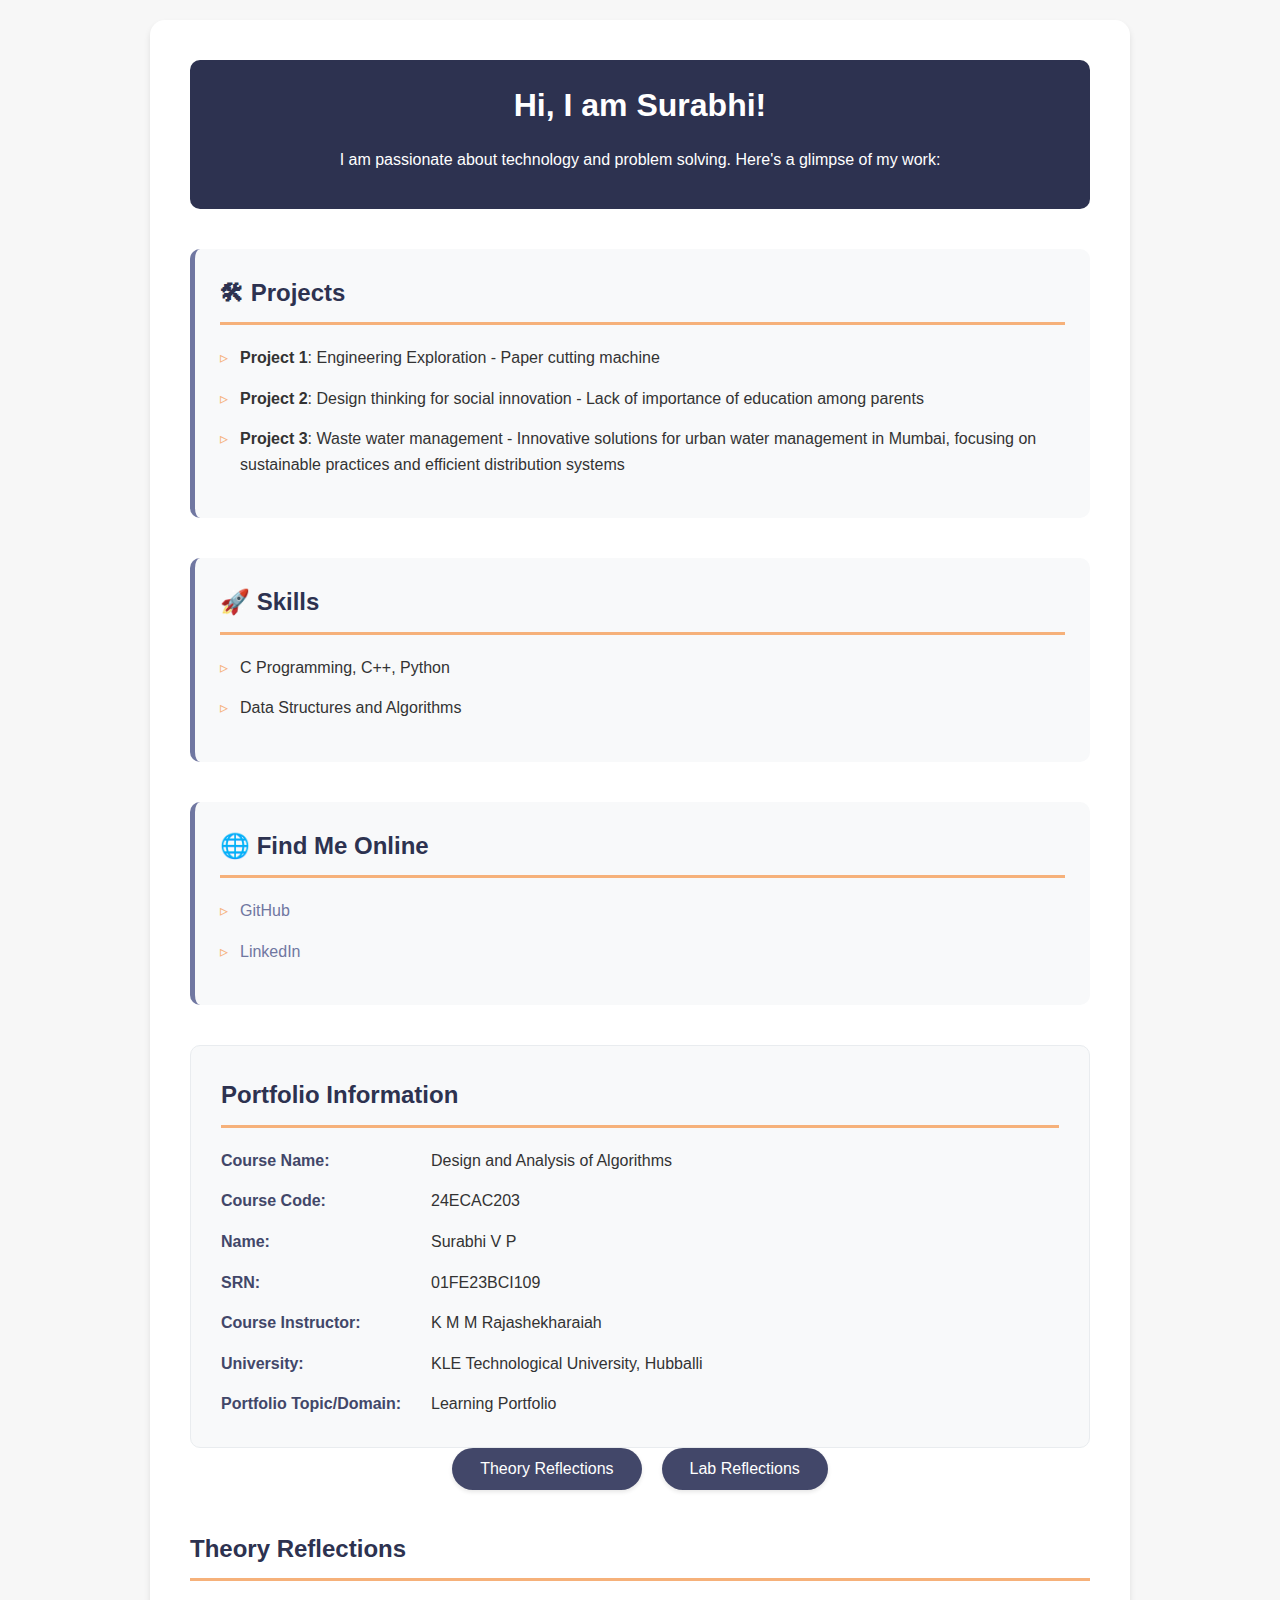
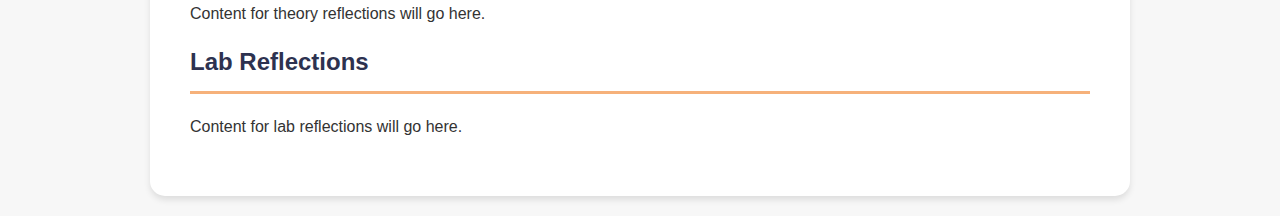
==== index.html @ 1358bd6c "Update index.html" ====
<!DOCTYPE html>
<html lang="en">
<head>
    <meta charset="UTF-8">
    <meta name="viewport" content="width=device-width, initial-scale=1.0">
    <title>Surabhi's Learning Portfolio</title>
    <link rel="stylesheet" href="style.css">
</head>
<body>
    <div class="container">
        <div class="intro">
            <h3>Hi, I am Surabhi!</h3>
            <p>I am passionate about technology and problem solving. Here's a glimpse of my work:</p>
        </div>

        <div class="portfolio-section">
            <div class="section projects">
                <h2>🛠 Projects</h2>
                <ul>
                    <li><strong>Project 1</strong>: Engineering Exploration - Paper cutting machine</li>
                    <li><strong>Project 2</strong>: Design thinking for social innovation - Lack of importance of education among parents</li>
                    <li><strong>Project 3</strong>: Waste water management - Innovative solutions for urban water management in Mumbai, focusing on sustainable practices and efficient distribution systems</li>
                </ul>
            </div>

            <div class="section skills">
                <h2>🚀 Skills</h2>
                <ul>
                    <li>C Programming, C++, Python</li>
                    <li>Data Structures and Algorithms</li>
                </ul>
            </div>

            <div class="section social-links">
                <h2>🌐 Find Me Online</h2>
                <ul>
                    <li><a href="https://github.com/Surabhi1810" target="_blank">GitHub</a></li>
                    <li><a href="https://www.linkedin.com/in/surabhi-petkar-3aa855343/" target="_blank">LinkedIn</a></li>
                </ul>
            </div>

            <div class="course-info">
                <h2>Portfolio Information</h2>
                <div class="info-grid">
                    <div class="info-item">
                        <span class="label">Course Name:</span>
                        <span class="value">Design and Analysis of Algorithms</span>
                    </div>
                    <div class="info-item">
                        <span class="label">Course Code:</span>
                        <span class="value">24ECAC203</span>
                    </div>
                    <div class="info-item">
                        <span class="label">Name:</span>
                        <span class="value">Surabhi V P</span>
                    </div>
                    <div class="info-item">
                        <span class="label">SRN:</span>
                        <span class="value">01FE23BCI109</span>
                    </div>
                    <div class="info-item">
                        <span class="label">Course Instructor:</span>
                        <span class="value">K M M Rajashekharaiah</span>
                    </div>
                    <div class="info-item">
                        <span class="label">University:</span>
                        <span class="value">KLE Technological University, Hubballi</span>
                    </div>
                    <div class="info-item">
                        <span class="label">Portfolio Topic/Domain:</span>
                        <span class="value">Learning Portfolio</span>
                    </div>
                </div>
            </div>
        </div>

        <div class="nav-buttons">
            <button class="nav-button" onclick="showSection('theory')">Theory Reflections</button>
            <button class="nav-button" onclick="showSection('lab')">Lab Reflections</button>
        </div>

        <div id="theory" class="reflection-content">
            <h2>Theory Reflections</h2>
            <p>Content for theory reflections will go here.</p>
        </div>

        <div id="lab" class="reflection-content">
            <h2>Lab Reflections</h2>
            <p>Content for lab reflections will go here.</p>
        </div>
    </div>

    <script>
        function showSection(sectionId) {
            document.querySelectorAll('.reflection-content').forEach(section => {
                section.classList.remove('active');
            });
            document.getElementById(sectionId).classList.add('active');
        }
    </script>
</body>
</html>
---- style.css ----
:root {
    --primary-color: #2D3250;
    --secondary-color: #424769;
    --accent-color: #7077A1;
    --light-accent: #F6B17A;
    --text-color: #333;
    --background-color: #f7f7f7;
    --card-background: #ffffff;
}

body {
    font-family: 'Segoe UI', Tahoma, Geneva, Verdana, sans-serif;
    line-height: 1.6;
    margin: 0;
    padding: 20px;
    background-color: var(--background-color);
    color: var(--text-color);
}

.container {
    max-width: 900px;
    margin: 0 auto;
    background-color: var(--card-background);
    padding: 40px;
    border-radius: 15px;
    box-shadow: 0 4px 6px rgba(0, 0, 0, 0.1);
}

.intro {
    text-align: center;
    margin-bottom: 40px;
    padding: 20px;
    background-color: var(--primary-color);
    color: white;
    border-radius: 10px;
}

.intro h3 {
    margin: 0;
    font-size: 2em;
    margin-bottom: 10px;
}

.nav-buttons {
    display: flex;
    justify-content: center;
    gap: 20px;
    margin-bottom: 40px;
    flex-wrap: wrap;
}

.nav-button {
    padding: 12px 28px;
    background-color: var(--secondary-color);
    color: white;
    border: none;
    border-radius: 25px;
    cursor: pointer;
    transition: all 0.3s ease;
    font-size: 16px;
    font-weight: 500;
    box-shadow: 0 2px 4px rgba(0, 0, 0, 0.1);
}

.nav-button:hover {
    background-color: var(--accent-color);
    transform: translateY(-2px);
    box-shadow: 0 4px 8px rgba(0, 0, 0, 0.2);
}

.section {
    margin-bottom: 40px;
    padding: 25px;
    background-color: #f8f9fa;
    border-radius: 10px;
    border-left: 5px solid var(--accent-color);
}

.portfolio-content {
    display: none;
    animation: fadeIn 0.5s ease-in-out;
}

.portfolio-content.active {
    display: block;
}

h2 {
    color: var(--primary-color);
    border-bottom: 3px solid var(--light-accent);
    padding-bottom: 10px;
    margin-top: 0;
}

.social-links a {
    color: var(--accent-color);
    text-decoration: none;
    transition: color 0.3s ease;
}

.social-links a:hover {
    color: var(--light-accent);
}

.course-info {
    background-color: #f8f9fa;
    padding: 30px;
    border-radius: 10px;
    margin-top: 30px;
    border: 1px solid #e9ecef;
}

.info-grid {
    display: grid;
    gap: 15px;
    margin-top: 20px;
}

.info-item {
    display: grid;
    grid-template-columns: 200px 1fr;
    gap: 10px;
    align-items: center;
}

.label {
    font-weight: bold;
    color: var(--secondary-color);
}

.value {
    color: var(--text-color);
}

ul {
    list-style-type: none;
    padding-left: 0;
}

li {
    margin-bottom: 15px;
    padding-left: 20px;
    position: relative;
}

li:before {
    content: "▹";
    color: var(--light-accent);
    position: absolute;
    left: 0;
}

@keyframes fadeIn {
    from {
        opacity: 0;
        transform: translateY(20px);
    }
    to {
        opacity: 1;
        transform: translateY(0);
    }
}

@media (max-width: 768px) {
    .container {
        padding: 20px;
    }

    .info-item {
        grid-template-columns: 1fr;
    }

    .nav-button {
        width: 100%;
    }
}
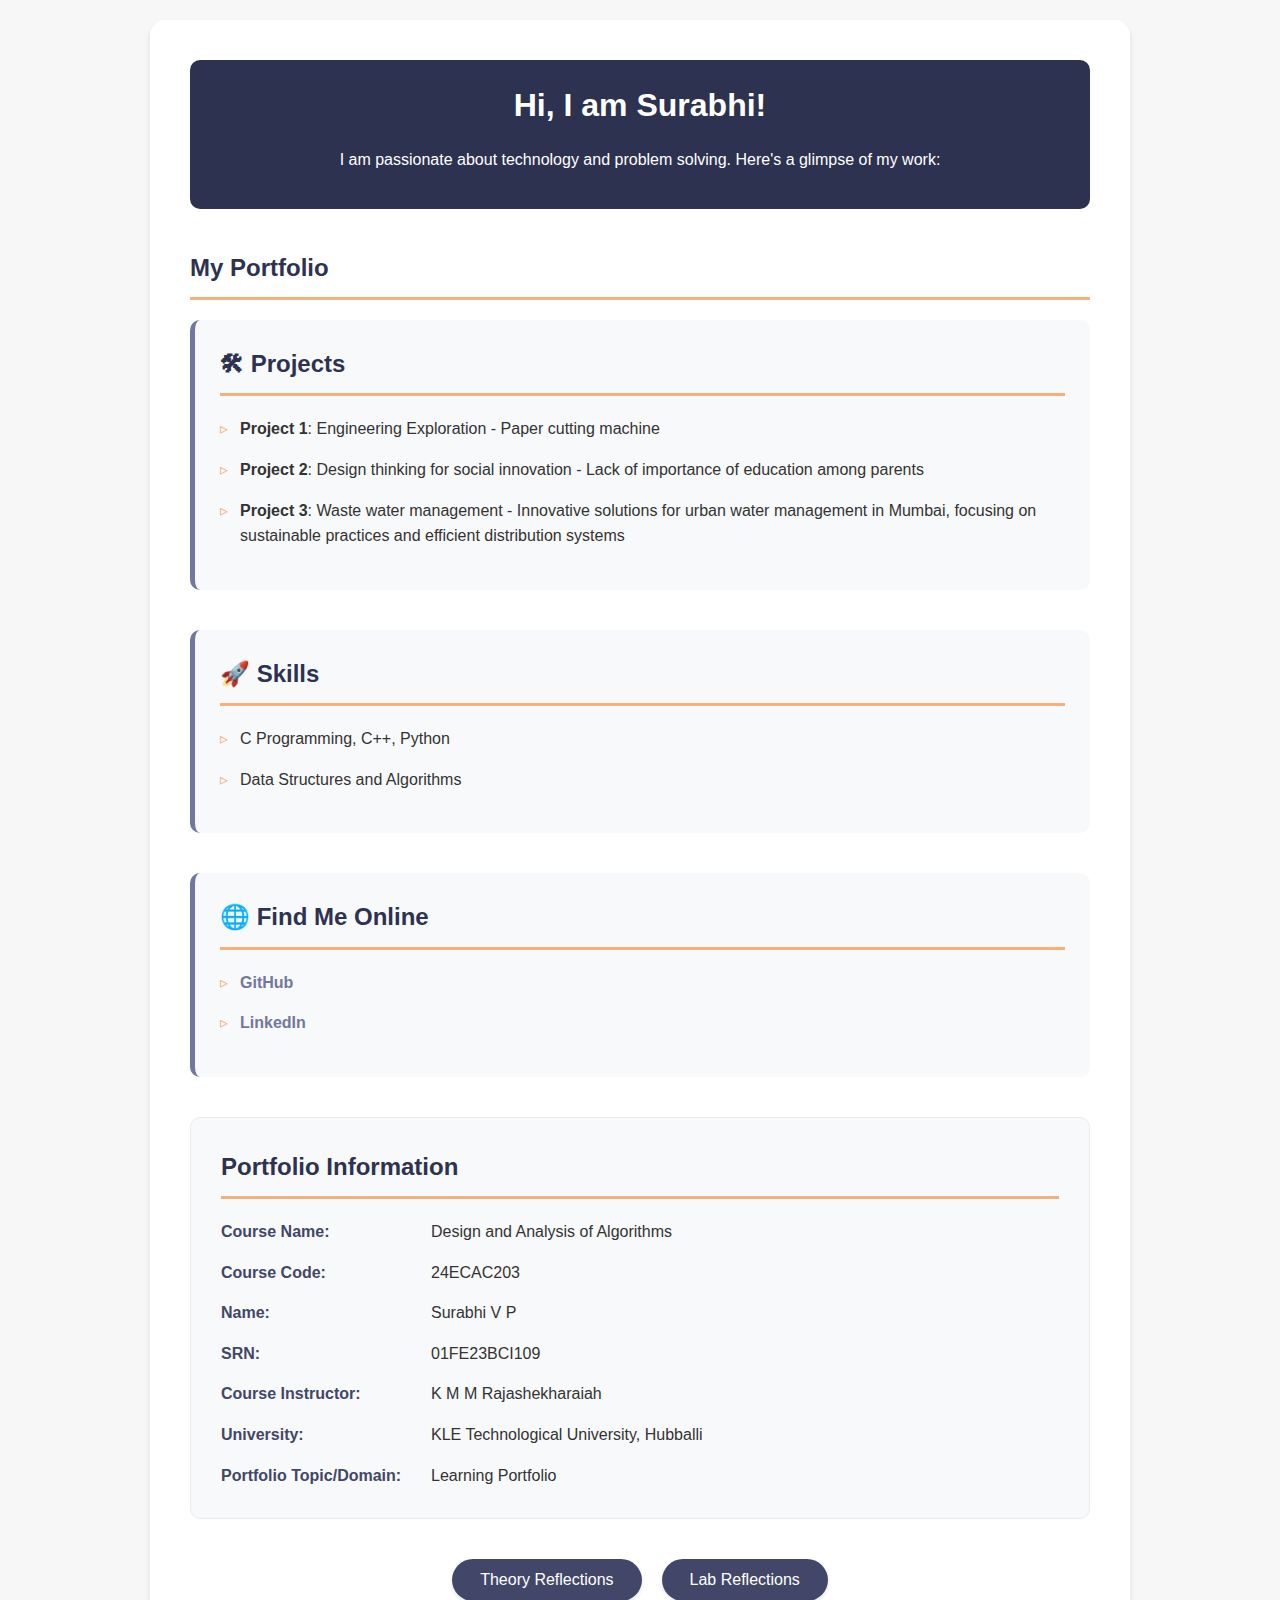
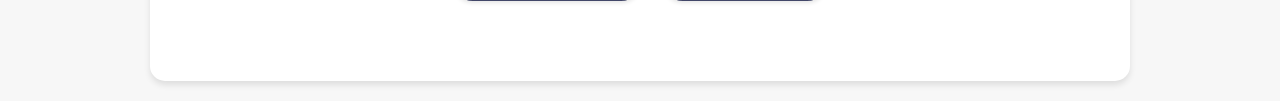
==== commit 228eac06: "Update index.html" ====
--- a/index.html
+++ b/index.html
@@ -14,6 +14,7 @@
         </div>
 
         <div class="portfolio-section">
+            <h2 class="portfolio-title">My Portfolio</h2>
             <div class="section projects">
                 <h2>🛠 Projects</h2>
                 <ul>
@@ -80,12 +81,10 @@
         </div>
 
         <div id="theory" class="reflection-content">
-            <h2>Theory Reflections</h2>
             <p>Content for theory reflections will go here.</p>
         </div>
 
         <div id="lab" class="reflection-content">
-            <h2>Lab Reflections</h2>
             <p>Content for lab reflections will go here.</p>
         </div>
     </div>
--- a/style.css
+++ b/style.css
@@ -45,7 +45,7 @@
     display: flex;
     justify-content: center;
     gap: 20px;
-    margin-bottom: 40px;
+    margin: 40px 0;
     flex-wrap: wrap;
 }
 
@@ -76,12 +76,12 @@
     border-left: 5px solid var(--accent-color);
 }
 
-.portfolio-content {
+.reflection-content {
     display: none;
     animation: fadeIn 0.5s ease-in-out;
 }
 
-.portfolio-content.active {
+.reflection-content.active {
     display: block;
 }
 
@@ -96,6 +96,7 @@
     color: var(--accent-color);
     text-decoration: none;
     transition: color 0.3s ease;
+    font-weight: bold;
 }
 
 .social-links a:hover {
@@ -174,3 +175,4 @@
         width: 100%;
     }
 }
+
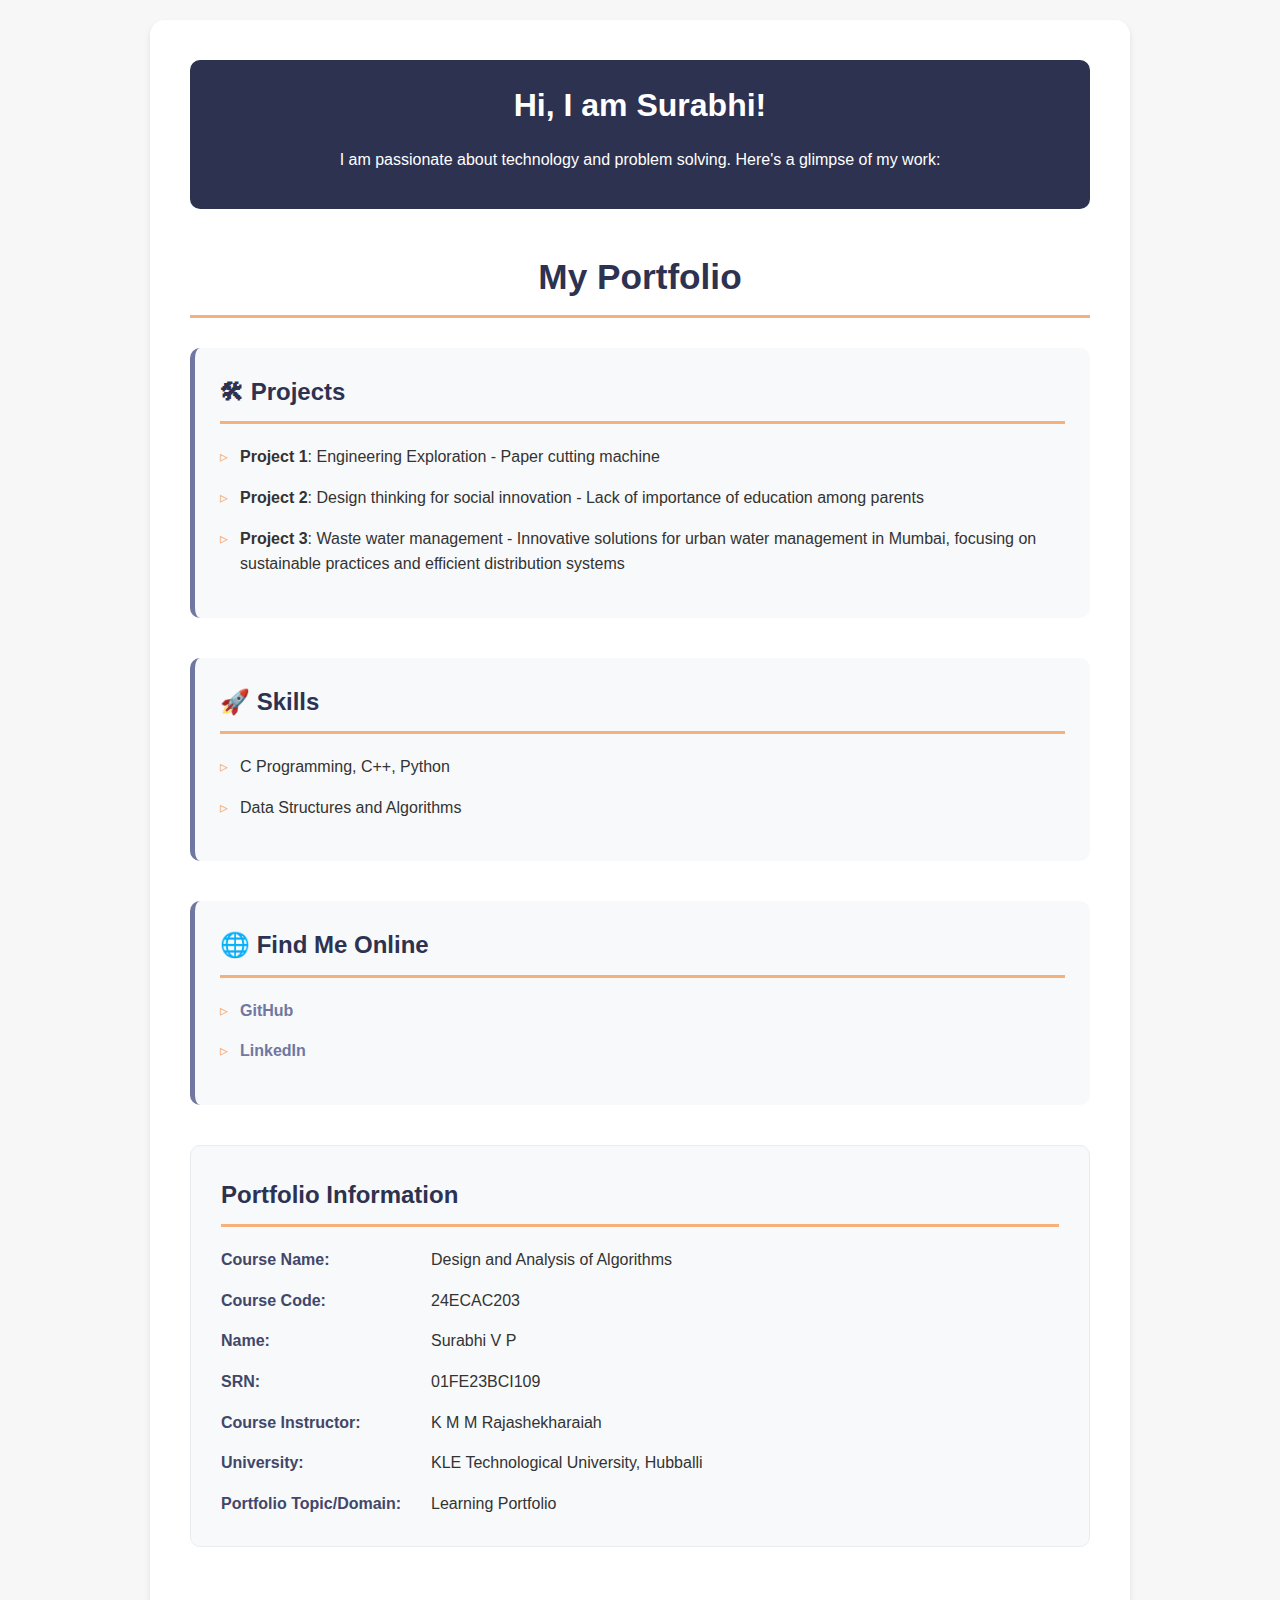
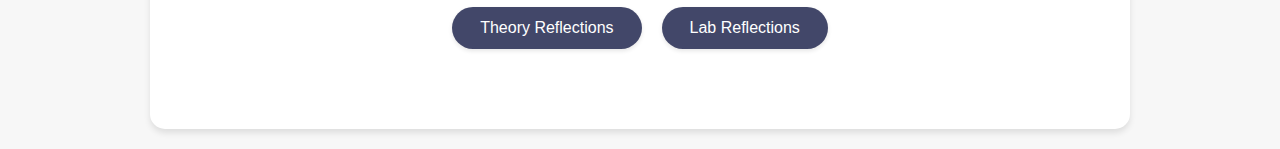
==== commit bacec7c2: "Update index.html" ====
--- a/index.html
+++ b/index.html
@@ -81,11 +81,26 @@
         </div>
 
         <div id="theory" class="reflection-content">
-            <p>Content for theory reflections will go here.</p>
+            <h2>Theory Reflections</h2>
+            <!-- Theory content from your PDF -->
+            <h3>Course Overview</h3>
+            <p>This course dives deeply into the world of data structures and algorithms, emphasizing their creation, evaluation, and real-world applications in computational and engineering tasks. It integrates principles of mathematics, engineering, and advanced computer science techniques to equip students with the skills needed to analyze and solve a variety of computational problems.</p>
+
+            <h3>What is the Course About?</h3>
+            <p>The curriculum focuses on understanding the fundamental philosophies behind designing efficient algorithms and data structures. Topics include performance analysis methods, computational complexity, and strategies such as recursion, iteration, and backtracking. The course covers a wide array of data structures such as trees, graphs, heaps, and tries, as well as advanced algorithms for sorting, searching, shortest paths, and more.</p>
+
+            <!-- Continue with all theory content... -->
+            [Rest of the theory content from your PDF]
         </div>
 
         <div id="lab" class="reflection-content">
-            <p>Content for lab reflections will go here.</p>
+            <h2>Lab Reflections</h2>
+            <!-- Lab content from your PDF -->
+            <h3>Key Concepts / Things Learned in This Course</h3>
+            <h4>Time Complexity Analysis</h4>
+            <h5>Task 1</h5>
+            <!-- Continue with all lab content... -->
+            [Rest of the lab content from your PDF]
         </div>
     </div>
 
@@ -95,6 +110,14 @@
                 section.classList.remove('active');
             });
             document.getElementById(sectionId).classList.add('active');
+            
+            // Update button states
+            document.querySelectorAll('.nav-button').forEach(button => {
+                button.classList.remove('active');
+                if (button.textContent.toLowerCase().includes(sectionId)) {
+                    button.classList.add('active');
+                }
+            });
         }
     </script>
 </body>
--- a/style.css
+++ b/style.css
@@ -41,11 +41,19 @@
     margin-bottom: 10px;
 }
 
+.portfolio-title {
+    text-align: center;
+    margin-bottom: 30px;
+    font-size: 2.2em;
+    color: var(--primary-color);
+}
+
 .nav-buttons {
     display: flex;
     justify-content: center;
     gap: 20px;
-    margin: 40px 0;
+    margin-top: 60px;
+    margin-bottom: 40px;
     flex-wrap: wrap;
 }
 
@@ -79,6 +87,10 @@
 .reflection-content {
     display: none;
     animation: fadeIn 0.5s ease-in-out;
+    padding: 20px;
+    background-color: #f8f9fa;
+    border-radius: 10px;
+    margin-top: 20px;
 }
 
 .reflection-content.active {
@@ -175,4 +187,3 @@
         width: 100%;
     }
 }
-
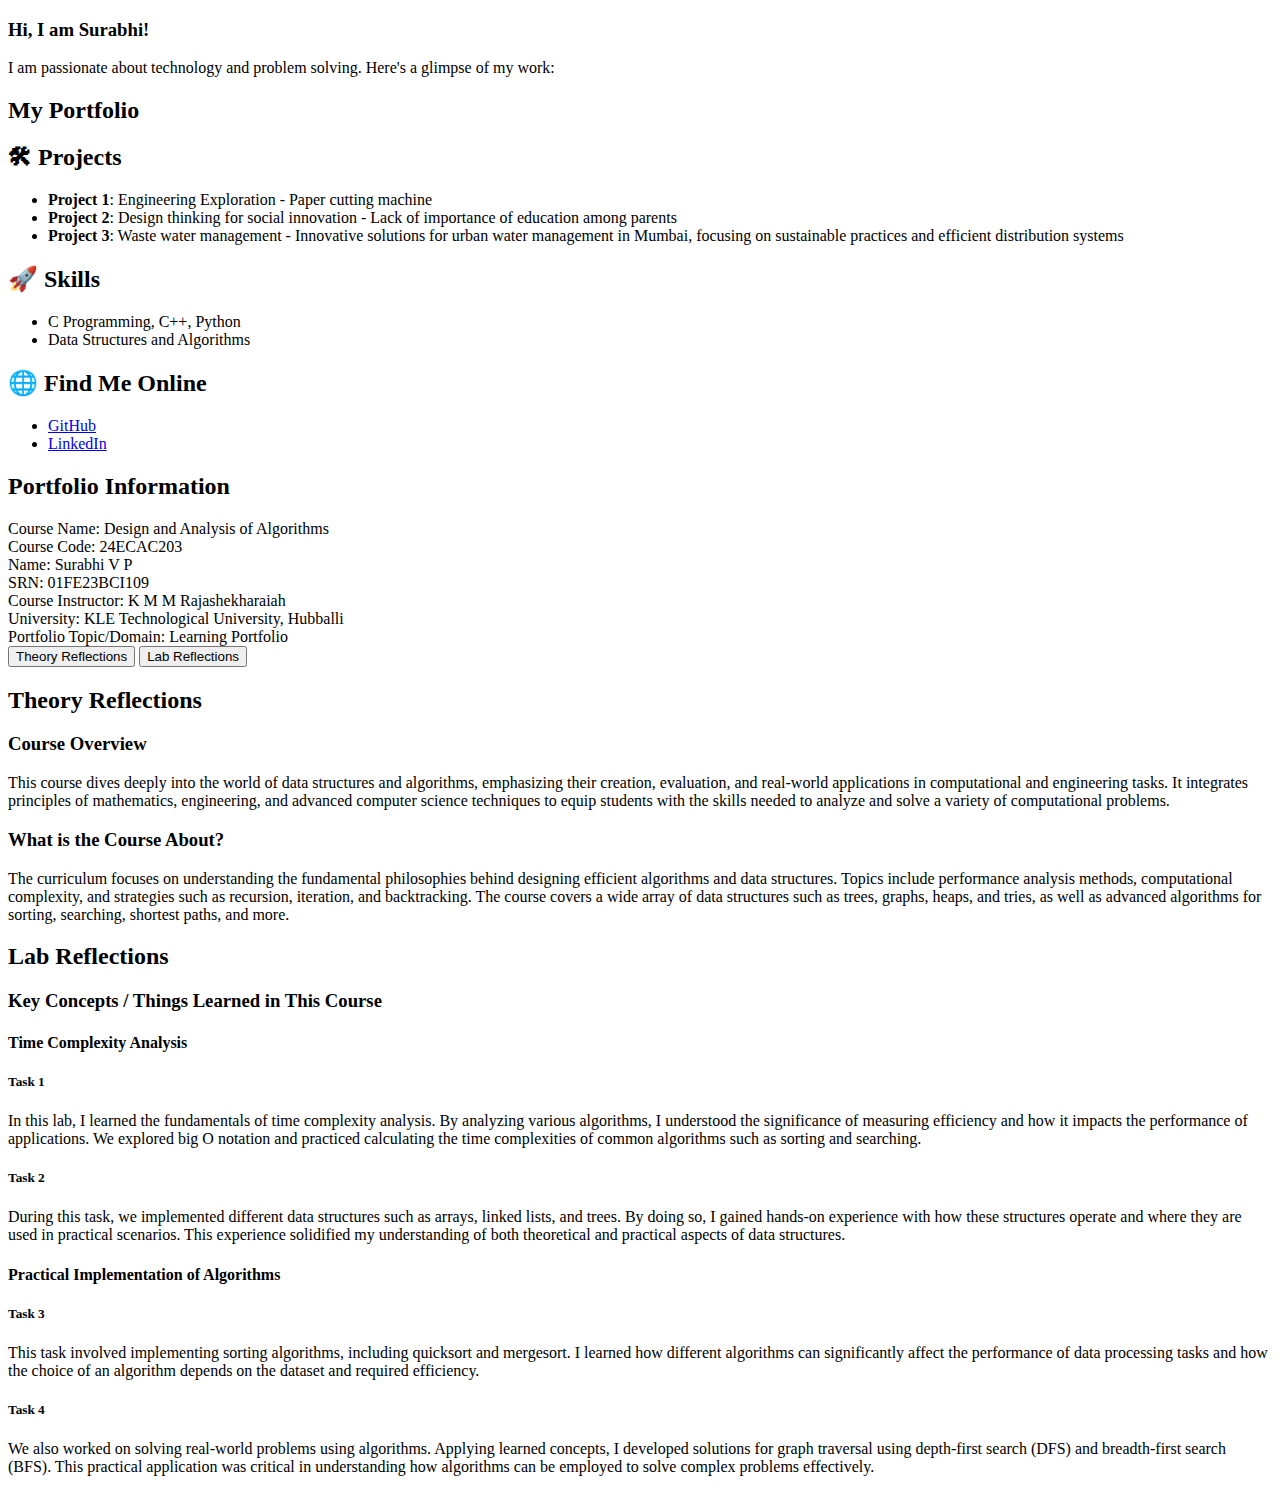
==== commit 076cf353: "Update index.html" ====
--- a/index.html
+++ b/index.html
@@ -1,124 +1,128 @@
-<!DOCTYPE html>
-<html lang="en">
-<head>
-    <meta charset="UTF-8">
-    <meta name="viewport" content="width=device-width, initial-scale=1.0">
-    <title>Surabhi's Learning Portfolio</title>
-    <link rel="stylesheet" href="style.css">
-</head>
-<body>
-    <div class="container">
-        <div class="intro">
-            <h3>Hi, I am Surabhi!</h3>
-            <p>I am passionate about technology and problem solving. Here's a glimpse of my work:</p>
-        </div>
+<!DOCTYPE html>  
+<html lang="en">  
+<head>  
+    <meta charset="UTF-8">  
+    <meta name="viewport" content="width=device-width, initial-scale=1.0">  
+    <link rel="stylesheet" href="styles.css">  
+    <title>Surabhi's Portfolio</title>  
+</head>  
+<body>  
+    <div class="container">  
+        <div class="intro">  
+            <h3>Hi, I am Surabhi!</h3>  
+            <p>I am passionate about technology and problem solving. Here's a glimpse of my work:</p>  
+        </div>  
 
-        <div class="portfolio-section">
-            <h2 class="portfolio-title">My Portfolio</h2>
-            <div class="section projects">
-                <h2>🛠 Projects</h2>
-                <ul>
-                    <li><strong>Project 1</strong>: Engineering Exploration - Paper cutting machine</li>
-                    <li><strong>Project 2</strong>: Design thinking for social innovation - Lack of importance of education among parents</li>
-                    <li><strong>Project 3</strong>: Waste water management - Innovative solutions for urban water management in Mumbai, focusing on sustainable practices and efficient distribution systems</li>
-                </ul>
-            </div>
+        <div class="portfolio-section">  
+            <h2 class="portfolio-title">My Portfolio</h2>  
+            <div class="section projects">  
+                <h2>🛠 Projects</h2>  
+                <ul>  
+                    <li><strong>Project 1</strong>: Engineering Exploration - Paper cutting machine</li>  
+                    <li><strong>Project 2</strong>: Design thinking for social innovation - Lack of importance of education among parents</li>  
+                    <li><strong>Project 3</strong>: Waste water management - Innovative solutions for urban water management in Mumbai, focusing on sustainable practices and efficient distribution systems</li>  
+                </ul>  
+            </div>  
 
-            <div class="section skills">
-                <h2>🚀 Skills</h2>
-                <ul>
-                    <li>C Programming, C++, Python</li>
-                    <li>Data Structures and Algorithms</li>
-                </ul>
-            </div>
+            <div class="section skills">  
+                <h2>🚀 Skills</h2>  
+                <ul>  
+                    <li>C Programming, C++, Python</li>  
+                    <li>Data Structures and Algorithms</li>  
+                </ul>  
+            </div>  
 
-            <div class="section social-links">
-                <h2>🌐 Find Me Online</h2>
-                <ul>
-                    <li><a href="https://github.com/Surabhi1810" target="_blank">GitHub</a></li>
-                    <li><a href="https://www.linkedin.com/in/surabhi-petkar-3aa855343/" target="_blank">LinkedIn</a></li>
-                </ul>
-            </div>
+            <div class="section social-links">  
+                <h2>🌐 Find Me Online</h2>  
+                <ul>  
+                    <li><a href="https://github.com/Surabhi1810" target="_blank">GitHub</a></li>  
+                    <li><a href="https://www.linkedin.com/in/surabhi-petkar-3aa855343/" target="_blank">LinkedIn</a></li>  
+                </ul>  
+            </div>  
 
-            <div class="course-info">
-                <h2>Portfolio Information</h2>
-                <div class="info-grid">
-                    <div class="info-item">
-                        <span class="label">Course Name:</span>
-                        <span class="value">Design and Analysis of Algorithms</span>
-                    </div>
-                    <div class="info-item">
-                        <span class="label">Course Code:</span>
-                        <span class="value">24ECAC203</span>
-                    </div>
-                    <div class="info-item">
-                        <span class="label">Name:</span>
-                        <span class="value">Surabhi V P</span>
-                    </div>
-                    <div class="info-item">
-                        <span class="label">SRN:</span>
-                        <span class="value">01FE23BCI109</span>
-                    </div>
-                    <div class="info-item">
-                        <span class="label">Course Instructor:</span>
-                        <span class="value">K M M Rajashekharaiah</span>
-                    </div>
-                    <div class="info-item">
-                        <span class="label">University:</span>
-                        <span class="value">KLE Technological University, Hubballi</span>
-                    </div>
-                    <div class="info-item">
-                        <span class="label">Portfolio Topic/Domain:</span>
-                        <span class="value">Learning Portfolio</span>
-                    </div>
-                </div>
-            </div>
-        </div>
+            <div class="course-info">  
+                <h2>Portfolio Information</h2>  
+                <div class="info-grid">  
+                    <div class="info-item">  
+                        <span class="label">Course Name:</span>  
+                        <span class="value">Design and Analysis of Algorithms</span>  
+                    </div>  
+                    <div class="info-item">  
+                        <span class="label">Course Code:</span>  
+                        <span class="value">24ECAC203</span>  
+                    </div>  
+                    <div class="info-item">  
+                        <span class="label">Name:</span>  
+                        <span class="value">Surabhi V P</span>  
+                    </div>  
+                    <div class="info-item">  
+                        <span class="label">SRN:</span>  
+                        <span class="value">01FE23BCI109</span>  
+                    </div>  
+                    <div class="info-item">  
+                        <span class="label">Course Instructor:</span>  
+                        <span class="value">K M M Rajashekharaiah</span>  
+                    </div>  
+                    <div class="info-item">  
+                        <span class="label">University:</span>  
+                        <span class="value">KLE Technological University, Hubballi</span>  
+                    </div>  
+                    <div class="info-item">  
+                        <span class="label">Portfolio Topic/Domain:</span>  
+                        <span class="value">Learning Portfolio</span>  
+                    </div>  
+                </div>  
+            </div>  
+        </div>  
 
-        <div class="nav-buttons">
-            <button class="nav-button" onclick="showSection('theory')">Theory Reflections</button>
-            <button class="nav-button" onclick="showSection('lab')">Lab Reflections</button>
-        </div>
+        <div class="nav-buttons">  
+            <button class="nav-button" onclick="showSection('theory')">Theory Reflections</button>  
+            <button class="nav-button" onclick="showSection('lab')">Lab Reflections</button>  
+        </div>  
 
-        <div id="theory" class="reflection-content">
-            <h2>Theory Reflections</h2>
-            <!-- Theory content from your PDF -->
-            <h3>Course Overview</h3>
-            <p>This course dives deeply into the world of data structures and algorithms, emphasizing their creation, evaluation, and real-world applications in computational and engineering tasks. It integrates principles of mathematics, engineering, and advanced computer science techniques to equip students with the skills needed to analyze and solve a variety of computational problems.</p>
+        <div id="theory" class="reflection-content active">  
+            <h2>Theory Reflections</h2>  
+            <h3>Course Overview</h3>  
+            <p>This course dives deeply into the world of data structures and algorithms, emphasizing their creation, evaluation, and real-world applications in computational and engineering tasks. It integrates principles of mathematics, engineering, and advanced computer science techniques to equip students with the skills needed to analyze and solve a variety of computational problems.</p>  
 
-            <h3>What is the Course About?</h3>
-            <p>The curriculum focuses on understanding the fundamental philosophies behind designing efficient algorithms and data structures. Topics include performance analysis methods, computational complexity, and strategies such as recursion, iteration, and backtracking. The course covers a wide array of data structures such as trees, graphs, heaps, and tries, as well as advanced algorithms for sorting, searching, shortest paths, and more.</p>
+            <h3>What is the Course About?</h3>  
+            <p>The curriculum focuses on understanding the fundamental philosophies behind designing efficient algorithms and data structures. Topics include performance analysis methods, computational complexity, and strategies such as recursion, iteration, and backtracking. The course covers a wide array of data structures such as trees, graphs, heaps, and tries, as well as advanced algorithms for sorting, searching, shortest paths, and more.</p>  
+        </div>  
 
-            <!-- Continue with all theory content... -->
-            [Rest of the theory content from your PDF]
-        </div>
+        <div id="lab" class="reflection-content">  
+            <h2>Lab Reflections</h2>  
+            <h3>Key Concepts / Things Learned in This Course</h3>  
+            <h4>Time Complexity Analysis</h4>  
+            <h5>Task 1</h5>  
+            <p>In this lab, I learned the fundamentals of time complexity analysis. By analyzing various algorithms, I understood the significance of measuring efficiency and how it impacts the performance of applications. We explored big O notation and practiced calculating the time complexities of common algorithms such as sorting and searching.</p>  
 
-        <div id="lab" class="reflection-content">
-            <h2>Lab Reflections</h2>
-            <!-- Lab content from your PDF -->
-            <h3>Key Concepts / Things Learned in This Course</h3>
-            <h4>Time Complexity Analysis</h4>
-            <h5>Task 1</h5>
-            <!-- Continue with all lab content... -->
-            [Rest of the lab content from your PDF]
-        </div>
-    </div>
+            <h5>Task 2</h5>  
+            <p>During this task, we implemented different data structures such as arrays, linked lists, and trees. By doing so, I gained hands-on experience with how these structures operate and where they are used in practical scenarios. This experience solidified my understanding of both theoretical and practical aspects of data structures.</p>  
 
-    <script>
-        function showSection(sectionId) {
-            document.querySelectorAll('.reflection-content').forEach(section => {
-                section.classList.remove('active');
-            });
-            document.getElementById(sectionId).classList.add('active');
+            <h4>Practical Implementation of Algorithms</h4>  
+            <h5>Task 3</h5>  
+            <p>This task involved implementing sorting algorithms, including quicksort and mergesort. I learned how different algorithms can significantly affect the performance of data processing tasks and how the choice of an algorithm depends on the dataset and required efficiency.</p>  
+
+            <h5>Task 4</h5>  
+            <p>We also worked on solving real-world problems using algorithms. Applying learned concepts, I developed solutions for graph traversal using depth-first search (DFS) and breadth-first search (BFS). This practical application was critical in understanding how algorithms can be employed to solve complex problems effectively.</p>  
+        </div>  
+    </div>  
+
+    <script>  
+        function showSection(sectionId) {  
+            document.querySelectorAll('.reflection-content').forEach(section => {  
+                section.classList.remove('active');  
+            });  
+            document.getElementById(sectionId).classList.add('active');  
             
-            // Update button states
-            document.querySelectorAll('.nav-button').forEach(button => {
-                button.classList.remove('active');
-                if (button.textContent.toLowerCase().includes(sectionId)) {
-                    button.classList.add('active');
-                }
-            });
-        }
-    </script>
-</body>
+            // Update button states  
+            document.querySelectorAll('.nav-button').forEach(button => {  
+                button.classList.remove('active');  
+                if (button.textContent.toLowerCase().includes(sectionId)) {  
+                    button.classList.add('active');  
+                }  
+            });  
+        }  
+    </script>  
+</body>  
 </html>
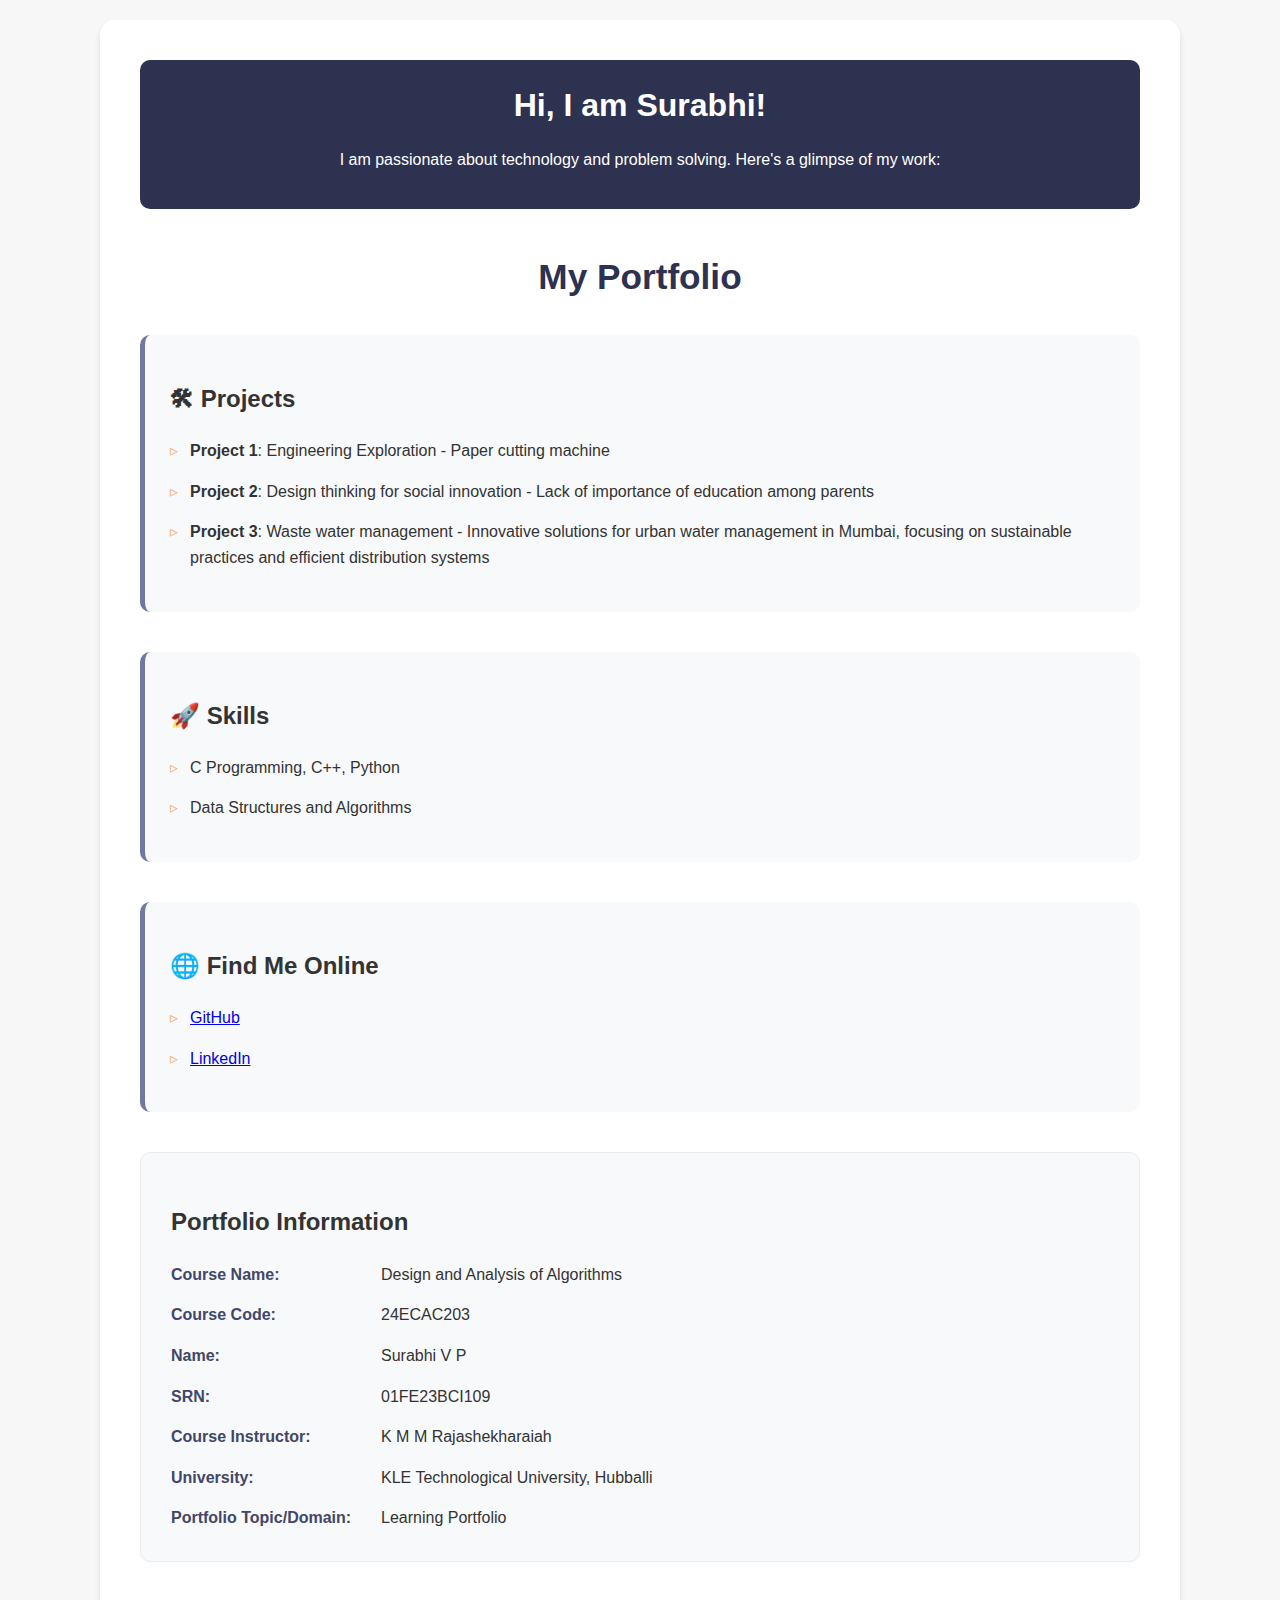
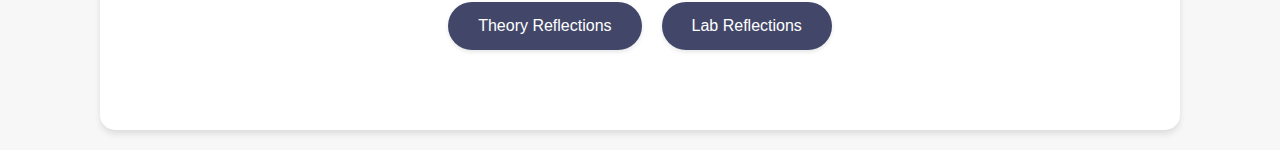
==== commit cb799807: "Update index.html" ====
--- a/index.html
+++ b/index.html
@@ -1,128 +1,101 @@
-<!DOCTYPE html>  
-<html lang="en">  
-<head>  
-    <meta charset="UTF-8">  
-    <meta name="viewport" content="width=device-width, initial-scale=1.0">  
-    <link rel="stylesheet" href="styles.css">  
-    <title>Surabhi's Portfolio</title>  
-</head>  
-<body>  
-    <div class="container">  
-        <div class="intro">  
-            <h3>Hi, I am Surabhi!</h3>  
-            <p>I am passionate about technology and problem solving. Here's a glimpse of my work:</p>  
-        </div>  
+<!DOCTYPE html>
+<html lang="en">
+<head>
+    <meta charset="UTF-8">
+    <meta name="viewport" content="width=device-width, initial-scale=1.0">
+    <title>Surabhi's Learning Portfolio</title>
+    <link rel="stylesheet" href="style.css">
+</head>
+<body>
+    <div class="container">
+        <div class="intro">
+            <h3>Hi, I am Surabhi!</h3>
+            <p>I am passionate about technology and problem solving. Here's a glimpse of my work:</p>
+        </div>
 
-        <div class="portfolio-section">  
-            <h2 class="portfolio-title">My Portfolio</h2>  
-            <div class="section projects">  
-                <h2>🛠 Projects</h2>  
-                <ul>  
-                    <li><strong>Project 1</strong>: Engineering Exploration - Paper cutting machine</li>  
-                    <li><strong>Project 2</strong>: Design thinking for social innovation - Lack of importance of education among parents</li>  
-                    <li><strong>Project 3</strong>: Waste water management - Innovative solutions for urban water management in Mumbai, focusing on sustainable practices and efficient distribution systems</li>  
-                </ul>  
-            </div>  
+        <div class="portfolio-section">
+            <h2 class="portfolio-title">My Portfolio</h2>
+            <div class="section projects">
+                <h2>🛠 Projects</h2>
+                <ul>
+                    <li><strong>Project 1</strong>: Engineering Exploration - Paper cutting machine</li>
+                    <li><strong>Project 2</strong>: Design thinking for social innovation - Lack of importance of education among parents</li>
+                    <li><strong>Project 3</strong>: Waste water management - Innovative solutions for urban water management in Mumbai, focusing on sustainable practices and efficient distribution systems</li>
+                </ul>
+            </div>
 
-            <div class="section skills">  
-                <h2>🚀 Skills</h2>  
-                <ul>  
-                    <li>C Programming, C++, Python</li>  
-                    <li>Data Structures and Algorithms</li>  
-                </ul>  
-            </div>  
+            <div class="section skills">
+                <h2>🚀 Skills</h2>
+                <ul>
+                    <li>C Programming, C++, Python</li>
+                    <li>Data Structures and Algorithms</li>
+                </ul>
+            </div>
 
-            <div class="section social-links">  
-                <h2>🌐 Find Me Online</h2>  
-                <ul>  
-                    <li><a href="https://github.com/Surabhi1810" target="_blank">GitHub</a></li>  
-                    <li><a href="https://www.linkedin.com/in/surabhi-petkar-3aa855343/" target="_blank">LinkedIn</a></li>  
-                </ul>  
-            </div>  
+            <div class="section social-links">
+                <h2>🌐 Find Me Online</h2>
+                <ul>
+                    <li><a href="https://github.com/Surabhi1810" target="_blank">GitHub</a></li>
+                    <li><a href="https://www.linkedin.com/in/surabhi-petkar-3aa855343/" target="_blank">LinkedIn</a></li>
+                </ul>
+            </div>
 
-            <div class="course-info">  
-                <h2>Portfolio Information</h2>  
-                <div class="info-grid">  
-                    <div class="info-item">  
-                        <span class="label">Course Name:</span>  
-                        <span class="value">Design and Analysis of Algorithms</span>  
-                    </div>  
-                    <div class="info-item">  
-                        <span class="label">Course Code:</span>  
-                        <span class="value">24ECAC203</span>  
-                    </div>  
-                    <div class="info-item">  
-                        <span class="label">Name:</span>  
-                        <span class="value">Surabhi V P</span>  
-                    </div>  
-                    <div class="info-item">  
-                        <span class="label">SRN:</span>  
-                        <span class="value">01FE23BCI109</span>  
-                    </div>  
-                    <div class="info-item">  
-                        <span class="label">Course Instructor:</span>  
-                        <span class="value">K M M Rajashekharaiah</span>  
-                    </div>  
-                    <div class="info-item">  
-                        <span class="label">University:</span>  
-                        <span class="value">KLE Technological University, Hubballi</span>  
-                    </div>  
-                    <div class="info-item">  
-                        <span class="label">Portfolio Topic/Domain:</span>  
-                        <span class="value">Learning Portfolio</span>  
-                    </div>  
-                </div>  
-            </div>  
-        </div>  
+            <div class="course-info">
+                <h2>Portfolio Information</h2>
+                <div class="info-grid">
+                    <div class="info-item">
+                        <span class="label">Course Name:</span>
+                        <span class="value">Design and Analysis of Algorithms</span>
+                    </div>
+                    <div class="info-item">
+                        <span class="label">Course Code:</span>
+                        <span class="value">24ECAC203</span>
+                    </div>
+                    <div class="info-item">
+                        <span class="label">Name:</span>
+                        <span class="value">Surabhi V P</span>
+                    </div>
+                    <div class="info-item">
+                        <span class="label">SRN:</span>
+                        <span class="value">01FE23BCI109</span>
+                    </div>
+                    <div class="info-item">
+                        <span class="label">Course Instructor:</span>
+                        <span class="value">K M M Rajashekharaiah</span>
+                    </div>
+                    <div class="info-item">
+                        <span class="label">University:</span>
+                        <span class="value">KLE Technological University, Hubballi</span>
+                    </div>
+                    <div class="info-item">
+                        <span class="label">Portfolio Topic/Domain:</span>
+                        <span class="value">Learning Portfolio</span>
+                    </div>
+                </div>
+            </div>
+        </div>
 
-        <div class="nav-buttons">  
-            <button class="nav-button" onclick="showSection('theory')">Theory Reflections</button>  
-            <button class="nav-button" onclick="showSection('lab')">Lab Reflections</button>  
-        </div>  
+        <div class="nav-buttons">
+            <button class="nav-button" onclick="showSection('theory')">Theory Reflections</button>
+            <button class="nav-button" onclick="showSection('lab')">Lab Reflections</button>
+        </div>
 
-        <div id="theory" class="reflection-content active">  
-            <h2>Theory Reflections</h2>  
-            <h3>Course Overview</h3>  
-            <p>This course dives deeply into the world of data structures and algorithms, emphasizing their creation, evaluation, and real-world applications in computational and engineering tasks. It integrates principles of mathematics, engineering, and advanced computer science techniques to equip students with the skills needed to analyze and solve a variety of computational problems.</p>  
+        <div id="theory" class="reflection-content">
+            <p>Content for theory reflections will go here.</p>
+        </div>
 
-            <h3>What is the Course About?</h3>  
-            <p>The curriculum focuses on understanding the fundamental philosophies behind designing efficient algorithms and data structures. Topics include performance analysis methods, computational complexity, and strategies such as recursion, iteration, and backtracking. The course covers a wide array of data structures such as trees, graphs, heaps, and tries, as well as advanced algorithms for sorting, searching, shortest paths, and more.</p>  
-        </div>  
+        <div id="lab" class="reflection-content">
+            <p>Content for lab reflections will go here.</p>
+        </div>
+    </div>
 
-        <div id="lab" class="reflection-content">  
-            <h2>Lab Reflections</h2>  
-            <h3>Key Concepts / Things Learned in This Course</h3>  
-            <h4>Time Complexity Analysis</h4>  
-            <h5>Task 1</h5>  
-            <p>In this lab, I learned the fundamentals of time complexity analysis. By analyzing various algorithms, I understood the significance of measuring efficiency and how it impacts the performance of applications. We explored big O notation and practiced calculating the time complexities of common algorithms such as sorting and searching.</p>  
-
-            <h5>Task 2</h5>  
-            <p>During this task, we implemented different data structures such as arrays, linked lists, and trees. By doing so, I gained hands-on experience with how these structures operate and where they are used in practical scenarios. This experience solidified my understanding of both theoretical and practical aspects of data structures.</p>  
-
-            <h4>Practical Implementation of Algorithms</h4>  
-            <h5>Task 3</h5>  
-            <p>This task involved implementing sorting algorithms, including quicksort and mergesort. I learned how different algorithms can significantly affect the performance of data processing tasks and how the choice of an algorithm depends on the dataset and required efficiency.</p>  
-
-            <h5>Task 4</h5>  
-            <p>We also worked on solving real-world problems using algorithms. Applying learned concepts, I developed solutions for graph traversal using depth-first search (DFS) and breadth-first search (BFS). This practical application was critical in understanding how algorithms can be employed to solve complex problems effectively.</p>  
-        </div>  
-    </div>  
-
-    <script>  
-        function showSection(sectionId) {  
-            document.querySelectorAll('.reflection-content').forEach(section => {  
-                section.classList.remove('active');  
-            });  
-            document.getElementById(sectionId).classList.add('active');  
-            
-            // Update button states  
-            document.querySelectorAll('.nav-button').forEach(button => {  
-                button.classList.remove('active');  
-                if (button.textContent.toLowerCase().includes(sectionId)) {  
-                    button.classList.add('active');  
-                }  
-            });  
-        }  
-    </script>  
-</body>  
+    <script>
+        function showSection(sectionId) {
+            document.querySelectorAll('.reflection-content').forEach(section => {
+                section.classList.remove('active');
+            });
+            document.getElementById(sectionId).classList.add('active');
+        }
+    </script>
+</body>
 </html>
--- a/style.css
+++ b/style.css
@@ -0,0 +1,221 @@
+:root {  
+    --primary-color: #2D3250;  
+    --secondary-color: #424769;  
+    --accent-color: #7077A1;  
+    --light-accent: #F6B17A;  
+    --text-color: #333;  
+    --background-color: #f7f7f7;  
+    --card-background: #ffffff;  
+}  
+
+body {  
+    font-family: 'Segoe UI', Tahoma, Geneva, Verdana, sans-serif;  
+    line-height: 1.6;  
+    margin: 0;  
+    padding: 20px;  
+    background-color: var(--background-color);  
+    color: var(--text-color);  
+}  
+
+.container {  
+    max-width: 1000px;  
+    margin: 0 auto;  
+    background-color: var(--card-background);  
+    padding: 40px;  
+    border-radius: 15px;  
+    box-shadow: 0 4px 6px rgba(0, 0, 0, 0.1);  
+}  
+
+.intro {  
+    text-align: center;  
+    margin-bottom: 40px;  
+    padding: 20px;  
+    background-color: var(--primary-color);  
+    color: white;  
+    border-radius: 10px;  
+    animation: fadeIn 0.5s ease-in-out;  
+}  
+
+.intro h3 {  
+    margin: 0;  
+    font-size: 2em;  
+    margin-bottom: 10px;  
+}  
+
+.portfolio-title {  
+    text-align: center;  
+    margin-bottom: 30px;  
+    font-size: 2.2em;  
+    color: var(--primary-color);  
+}  
+
+.nav-buttons {  
+    display: flex;  
+    justify-content: center;  
+    gap: 20px;  
+    margin: 40px 0;  
+    flex-wrap: wrap;  
+}  
+
+.nav-button {  
+    padding: 15px 30px;  
+    background-color: var(--secondary-color);  
+    color: white;  
+    border: none;  
+    border-radius: 25px;  
+    cursor: pointer;  
+    transition: all 0.3s ease;  
+    font-size: 16px;  
+    font-weight: 500;  
+    box-shadow: 0 2px 4px rgba(0, 0, 0, 0.1);  
+}  
+
+.nav-button.active {  
+    background-color: var(--accent-color);  
+    transform: translateY(-2px);  
+}  
+
+.nav-button:hover {  
+    background-color: var(--accent-color);  
+    transform: translateY(-2px);  
+    box-shadow: 0 4px 8px rgba(0, 0, 0, 0.2);  
+}  
+
+.section {  
+    margin-bottom: 40px;  
+    padding: 25px;  
+    background-color: #f8f9fa;  
+    border-radius: 10px;  
+    border-left: 5px solid var(--accent-color);  
+}  
+
+.reflection-content {  
+    display: none;  
+    animation: fadeIn 0.5s ease-in-out;  
+    padding: 30px;  
+    background-color: #f8f9fa;  
+    border-radius: 10px;  
+    margin-top: 20px;  
+    border: 1px solid #e9ecef;  
+    line-height: 1.8;  
+}  
+
+.reflection-content.active {  
+    display: block;  
+}  
+
+.reflection-content h2,  
+.reflection-content h3,  
+.reflection-content h4,  
+.reflection-content h5 {  
+    color: var(--primary-color);  
+    margin-top: 1.5em;  
+    margin-bottom: 0.8em;  
+    border-bottom: 2px solid var(--light-accent);  
+    padding-bottom: 0.3em;  
+}  
+
+.reflection-content p {  
+    margin-bottom: 1.2em;  
+}  
+
+.reflection-content ul {  
+    padding-left: 20px;  
+    margin-bottom: 1.2em;  
+}  
+
+.reflection-content li {  
+    margin-bottom: 0.8em;  
+}  
+
+.course-info {  
+    background-color: #f8f9fa;  
+    padding: 30px;  
+    border-radius: 10px;  
+    margin-top: 30px;  
+    border: 1px solid #e9ecef;  
+}  
+
+.info-grid {  
+    display: grid;  
+    gap: 15px;  
+    margin-top: 20px;  
+}  
+
+.info-item {  
+    display: grid;  
+    grid-template-columns: 200px 1fr;  
+    gap: 10px;  
+    align-items: center;  
+}  
+
+.label {  
+    font-weight: bold;  
+    color: var(--secondary-color);  
+}  
+
+.value {  
+    color: var(--text-color);  
+}  
+
+ul {  
+    list-style-type: none;  
+    padding-left: 0;  
+}  
+
+li {  
+    margin-bottom: 15px;  
+    padding-left: 20px;  
+    position: relative;  
+}  
+
+li:before {  
+    content: "▹";  
+    color: var(--light-accent);  
+    position: absolute;  
+    left: 0;  
+}  
+
+pre, code {  
+    background-color: #f1f1f1;  
+    padding: 2px 6px;  
+    border-radius: 4px;  
+    font-family: 'Consolas', monospace;  
+    font-size: 0.9em;  
+    overflow-x: auto;  
+}  
+
+pre {  
+    padding: 20px;  
+    margin: 20px 0;  
+    border: 1px solid #e9ecef;  
+}  
+
+@keyframes fadeIn {  
+    from {  
+        opacity: 0;  
+        transform: translateY(20px);  
+    }  
+    to {  
+        opacity: 1;  
+        transform: translateY(0);  
+    }  
+}  
+
+@media (max-width: 768px) {  
+    .container {  
+        padding: 20px;  
+    }  
+    
+    .nav-button {  
+        width: 100%;  
+    }  
+
+    .reflection-content {  
+        padding: 15px;  
+    }  
+
+    .info-item {  
+        grid-template-columns: 1fr;  
+    }  
+}
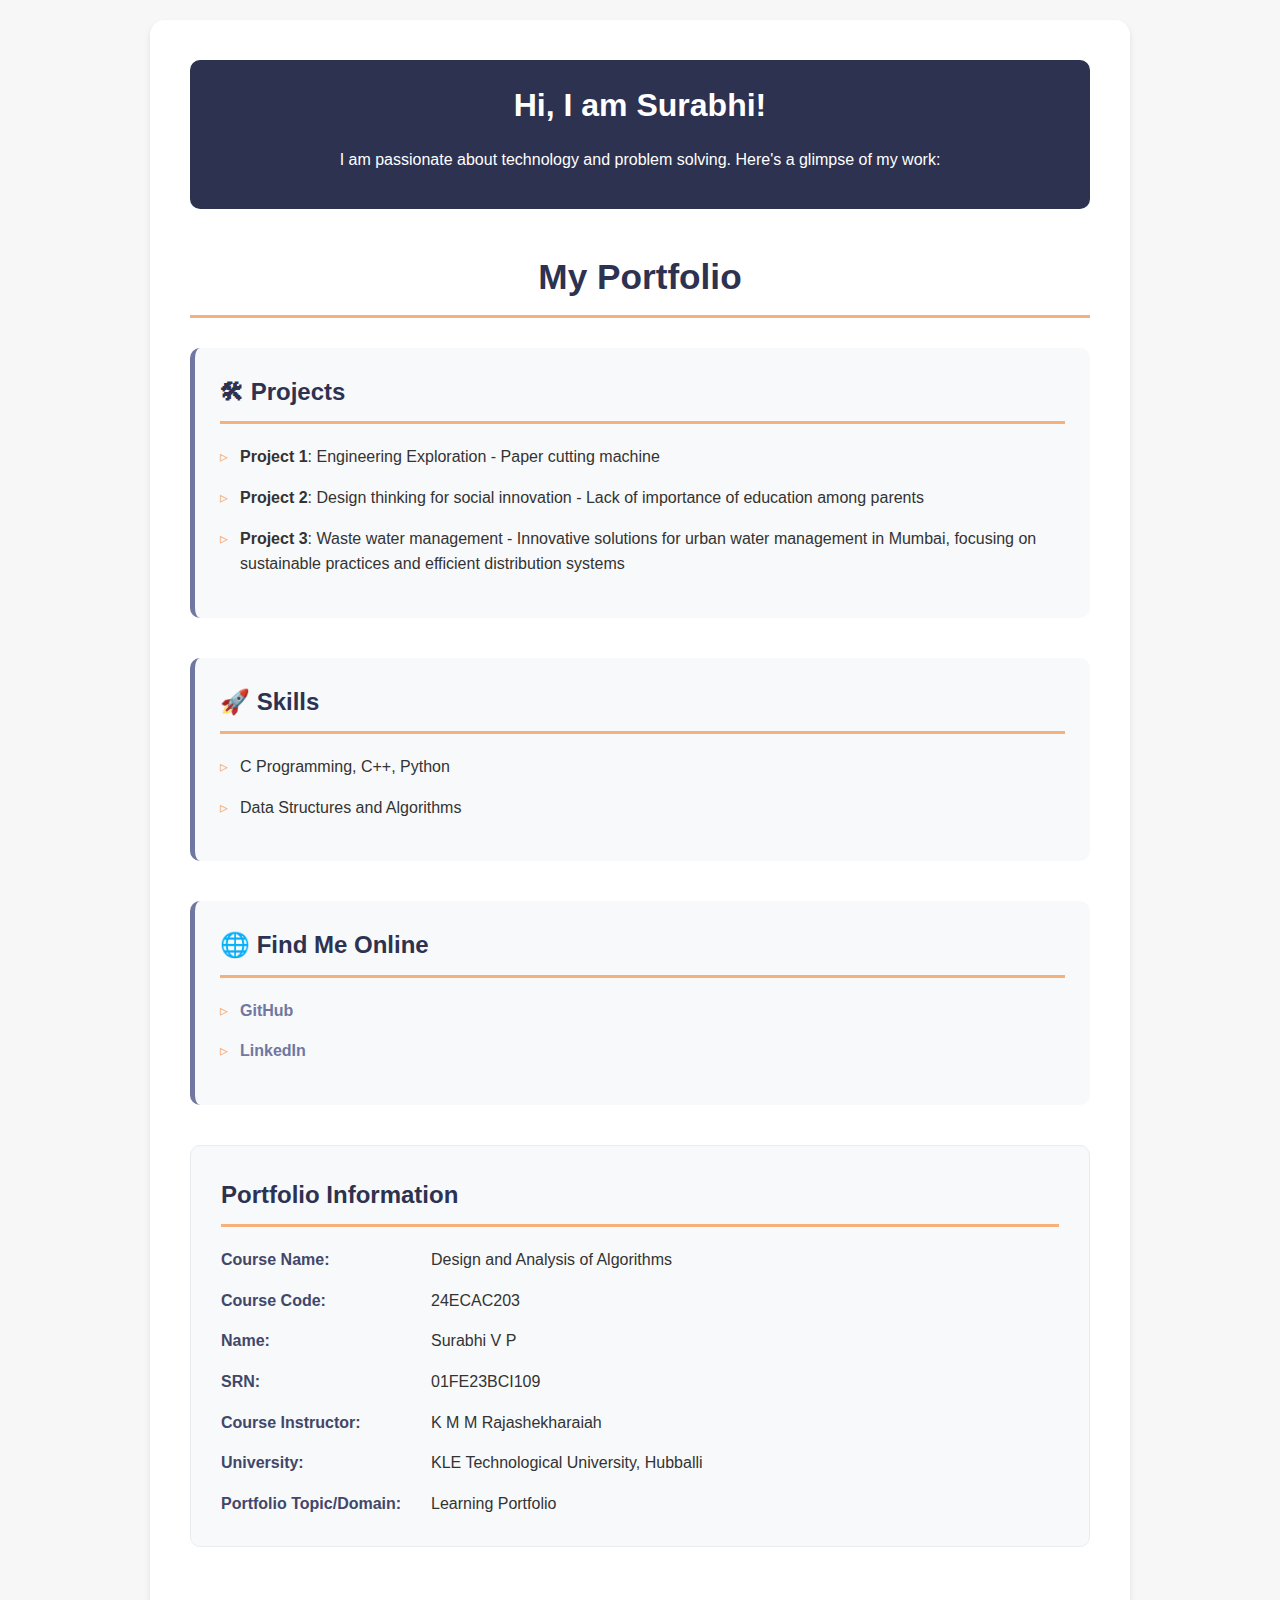
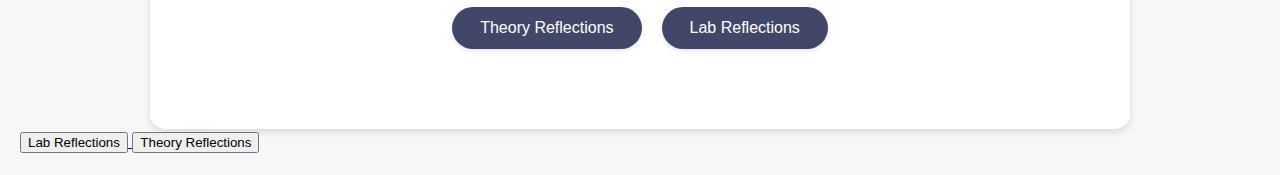
==== commit 41b5033e: "Update index.html" ====
--- a/index.html
+++ b/index.html
@@ -99,3 +99,15 @@
     </script>
 </body>
 </html>
+
+<div>
+    <!-- Link to Lab Reflections -->
+    <a href="https://github.com/Surabhi1810/learning_portfolio.github.io/blob/main/lab-reflections.pdf" target="_blank">
+        <button>Lab Reflections</button>
+    </a>
+    
+<!-- Link to Theory Reflections -->
+    <a href=https://github.com/Surabhi1810/learning_portfolio.github.io/blob/main/theory-reflections.pdf" target="_blank">
+        <button>Theory Reflections</button>
+    </a>
+</div>
--- a/style.css
+++ b/style.css
@@ -1,221 +1,189 @@
-:root {  
-    --primary-color: #2D3250;  
-    --secondary-color: #424769;  
-    --accent-color: #7077A1;  
-    --light-accent: #F6B17A;  
-    --text-color: #333;  
-    --background-color: #f7f7f7;  
-    --card-background: #ffffff;  
-}  
+:root {
+    --primary-color: #2D3250;
+    --secondary-color: #424769;
+    --accent-color: #7077A1;
+    --light-accent: #F6B17A;
+    --text-color: #333;
+    --background-color: #f7f7f7;
+    --card-background: #ffffff;
+}
 
-body {  
-    font-family: 'Segoe UI', Tahoma, Geneva, Verdana, sans-serif;  
-    line-height: 1.6;  
-    margin: 0;  
-    padding: 20px;  
-    background-color: var(--background-color);  
-    color: var(--text-color);  
-}  
+body {
+    font-family: 'Segoe UI', Tahoma, Geneva, Verdana, sans-serif;
+    line-height: 1.6;
+    margin: 0;
+    padding: 20px;
+    background-color: var(--background-color);
+    color: var(--text-color);
+}
 
-.container {  
-    max-width: 1000px;  
-    margin: 0 auto;  
-    background-color: var(--card-background);  
-    padding: 40px;  
-    border-radius: 15px;  
-    box-shadow: 0 4px 6px rgba(0, 0, 0, 0.1);  
-}  
+.container {
+    max-width: 900px;
+    margin: 0 auto;
+    background-color: var(--card-background);
+    padding: 40px;
+    border-radius: 15px;
+    box-shadow: 0 4px 6px rgba(0, 0, 0, 0.1);
+}
 
-.intro {  
-    text-align: center;  
-    margin-bottom: 40px;  
-    padding: 20px;  
-    background-color: var(--primary-color);  
-    color: white;  
-    border-radius: 10px;  
-    animation: fadeIn 0.5s ease-in-out;  
-}  
+.intro {
+    text-align: center;
+    margin-bottom: 40px;
+    padding: 20px;
+    background-color: var(--primary-color);
+    color: white;
+    border-radius: 10px;
+}
 
-.intro h3 {  
-    margin: 0;  
-    font-size: 2em;  
-    margin-bottom: 10px;  
-}  
+.intro h3 {
+    margin: 0;
+    font-size: 2em;
+    margin-bottom: 10px;
+}
 
-.portfolio-title {  
-    text-align: center;  
-    margin-bottom: 30px;  
-    font-size: 2.2em;  
-    color: var(--primary-color);  
-}  
+.portfolio-title {
+    text-align: center;
+    margin-bottom: 30px;
+    font-size: 2.2em;
+    color: var(--primary-color);
+}
 
-.nav-buttons {  
-    display: flex;  
-    justify-content: center;  
-    gap: 20px;  
-    margin: 40px 0;  
-    flex-wrap: wrap;  
-}  
+.nav-buttons {
+    display: flex;
+    justify-content: center;
+    gap: 20px;
+    margin-top: 60px;
+    margin-bottom: 40px;
+    flex-wrap: wrap;
+}
 
-.nav-button {  
-    padding: 15px 30px;  
-    background-color: var(--secondary-color);  
-    color: white;  
-    border: none;  
-    border-radius: 25px;  
-    cursor: pointer;  
-    transition: all 0.3s ease;  
-    font-size: 16px;  
-    font-weight: 500;  
-    box-shadow: 0 2px 4px rgba(0, 0, 0, 0.1);  
-}  
+.nav-button {
+    padding: 12px 28px;
+    background-color: var(--secondary-color);
+    color: white;
+    border: none;
+    border-radius: 25px;
+    cursor: pointer;
+    transition: all 0.3s ease;
+    font-size: 16px;
+    font-weight: 500;
+    box-shadow: 0 2px 4px rgba(0, 0, 0, 0.1);
+}
 
-.nav-button.active {  
-    background-color: var(--accent-color);  
-    transform: translateY(-2px);  
-}  
+.nav-button:hover {
+    background-color: var(--accent-color);
+    transform: translateY(-2px);
+    box-shadow: 0 4px 8px rgba(0, 0, 0, 0.2);
+}
 
-.nav-button:hover {  
-    background-color: var(--accent-color);  
-    transform: translateY(-2px);  
-    box-shadow: 0 4px 8px rgba(0, 0, 0, 0.2);  
-}  
+.section {
+    margin-bottom: 40px;
+    padding: 25px;
+    background-color: #f8f9fa;
+    border-radius: 10px;
+    border-left: 5px solid var(--accent-color);
+}
 
-.section {  
-    margin-bottom: 40px;  
-    padding: 25px;  
-    background-color: #f8f9fa;  
-    border-radius: 10px;  
-    border-left: 5px solid var(--accent-color);  
-}  
+.reflection-content {
+    display: none;
+    animation: fadeIn 0.5s ease-in-out;
+    padding: 20px;
+    background-color: #f8f9fa;
+    border-radius: 10px;
+    margin-top: 20px;
+}
 
-.reflection-content {  
-    display: none;  
-    animation: fadeIn 0.5s ease-in-out;  
-    padding: 30px;  
-    background-color: #f8f9fa;  
-    border-radius: 10px;  
-    margin-top: 20px;  
-    border: 1px solid #e9ecef;  
-    line-height: 1.8;  
-}  
+.reflection-content.active {
+    display: block;
+}
 
-.reflection-content.active {  
-    display: block;  
-}  
+h2 {
+    color: var(--primary-color);
+    border-bottom: 3px solid var(--light-accent);
+    padding-bottom: 10px;
+    margin-top: 0;
+}
 
-.reflection-content h2,  
-.reflection-content h3,  
-.reflection-content h4,  
-.reflection-content h5 {  
-    color: var(--primary-color);  
-    margin-top: 1.5em;  
-    margin-bottom: 0.8em;  
-    border-bottom: 2px solid var(--light-accent);  
-    padding-bottom: 0.3em;  
-}  
+.social-links a {
+    color: var(--accent-color);
+    text-decoration: none;
+    transition: color 0.3s ease;
+    font-weight: bold;
+}
 
-.reflection-content p {  
-    margin-bottom: 1.2em;  
-}  
+.social-links a:hover {
+    color: var(--light-accent);
+}
 
-.reflection-content ul {  
-    padding-left: 20px;  
-    margin-bottom: 1.2em;  
-}  
+.course-info {
+    background-color: #f8f9fa;
+    padding: 30px;
+    border-radius: 10px;
+    margin-top: 30px;
+    border: 1px solid #e9ecef;
+}
 
-.reflection-content li {  
-    margin-bottom: 0.8em;  
-}  
+.info-grid {
+    display: grid;
+    gap: 15px;
+    margin-top: 20px;
+}
 
-.course-info {  
-    background-color: #f8f9fa;  
-    padding: 30px;  
-    border-radius: 10px;  
-    margin-top: 30px;  
-    border: 1px solid #e9ecef;  
-}  
+.info-item {
+    display: grid;
+    grid-template-columns: 200px 1fr;
+    gap: 10px;
+    align-items: center;
+}
 
-.info-grid {  
-    display: grid;  
-    gap: 15px;  
-    margin-top: 20px;  
-}  
+.label {
+    font-weight: bold;
+    color: var(--secondary-color);
+}
 
-.info-item {  
-    display: grid;  
-    grid-template-columns: 200px 1fr;  
-    gap: 10px;  
-    align-items: center;  
-}  
+.value {
+    color: var(--text-color);
+}
 
-.label {  
-    font-weight: bold;  
-    color: var(--secondary-color);  
-}  
+ul {
+    list-style-type: none;
+    padding-left: 0;
+}
 
-.value {  
-    color: var(--text-color);  
-}  
+li {
+    margin-bottom: 15px;
+    padding-left: 20px;
+    position: relative;
+}
 
-ul {  
-    list-style-type: none;  
-    padding-left: 0;  
-}  
+li:before {
+    content: "▹";
+    color: var(--light-accent);
+    position: absolute;
+    left: 0;
+}
 
-li {  
-    margin-bottom: 15px;  
-    padding-left: 20px;  
-    position: relative;  
-}  
+@keyframes fadeIn {
+    from {
+        opacity: 0;
+        transform: translateY(20px);
+    }
+    to {
+        opacity: 1;
+        transform: translateY(0);
+    }
+}
 
-li:before {  
-    content: "▹";  
-    color: var(--light-accent);  
-    position: absolute;  
-    left: 0;  
-}  
+@media (max-width: 768px) {
+    .container {
+        padding: 20px;
+    }
 
-pre, code {  
-    background-color: #f1f1f1;  
-    padding: 2px 6px;  
-    border-radius: 4px;  
-    font-family: 'Consolas', monospace;  
-    font-size: 0.9em;  
-    overflow-x: auto;  
-}  
+    .info-item {
+        grid-template-columns: 1fr;
+    }
 
-pre {  
-    padding: 20px;  
-    margin: 20px 0;  
-    border: 1px solid #e9ecef;  
-}  
-
-@keyframes fadeIn {  
-    from {  
-        opacity: 0;  
-        transform: translateY(20px);  
-    }  
-    to {  
-        opacity: 1;  
-        transform: translateY(0);  
-    }  
-}  
-
-@media (max-width: 768px) {  
-    .container {  
-        padding: 20px;  
-    }  
-    
-    .nav-button {  
-        width: 100%;  
-    }  
-
-    .reflection-content {  
-        padding: 15px;  
-    }  
-
-    .info-item {  
-        grid-template-columns: 1fr;  
-    }  
+    .nav-button {
+        width: 100%;
+    }
 }
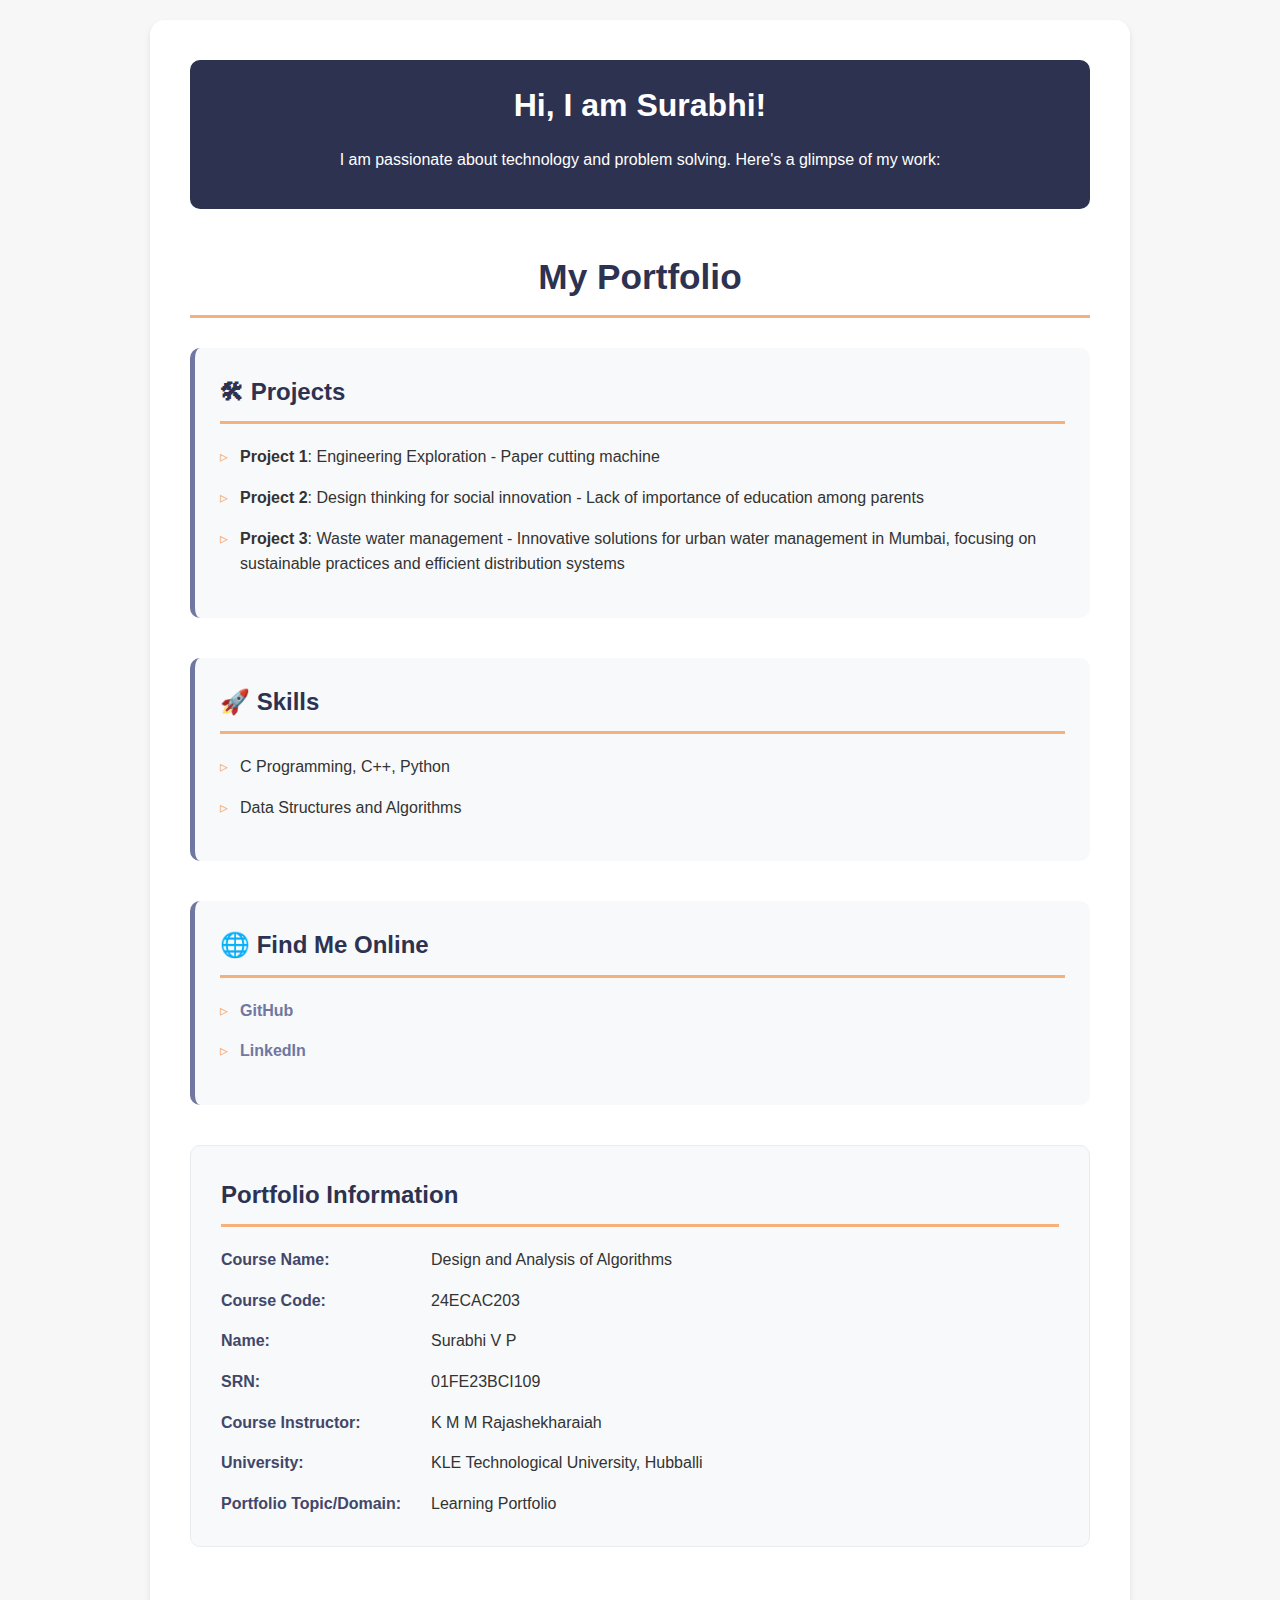
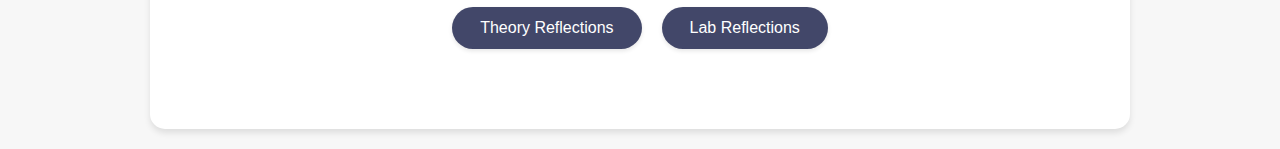
==== commit 502457fd: "Update index.html" ====
--- a/index.html
+++ b/index.html
@@ -75,19 +75,20 @@
             </div>
         </div>
 
-        <div class="nav-buttons">
-            <button class="nav-button" onclick="showSection('theory')">Theory Reflections</button>
-            <button class="nav-button" onclick="showSection('lab')">Lab Reflections</button>
-        </div>
+       <div class="nav-buttons">
+    <!-- Redirects to the theory-reflections.html page -->
+    <a href="theory-reflections.html">
+        <button class="nav-button">Theory Reflections</button>
+    </a>
 
-        <div id="theory" class="reflection-content">
-            <p>Content for theory reflections will go here.</p>
-        </div>
+    <!-- Redirects to the lab-reflections.html page -->
+    <a href="lab-reflections.html">
+        <button class="nav-button">Lab Reflections</button>
+    </a>
+</div>
 
-        <div id="lab" class="reflection-content">
-            <p>Content for lab reflections will go here.</p>
-        </div>
-    </div>
+   
+
 
     <script>
         function showSection(sectionId) {
@@ -100,14 +101,3 @@
 </body>
 </html>
 
-<div>
-    <!-- Link to Lab Reflections -->
-    <a href="https://github.com/Surabhi1810/learning_portfolio.github.io/blob/main/lab-reflections.pdf" target="_blank">
-        <button>Lab Reflections</button>
-    </a>
-    
-<!-- Link to Theory Reflections -->
-    <a href=https://github.com/Surabhi1810/learning_portfolio.github.io/blob/main/theory-reflections.pdf" target="_blank">
-        <button>Theory Reflections</button>
-    </a>
-</div>
